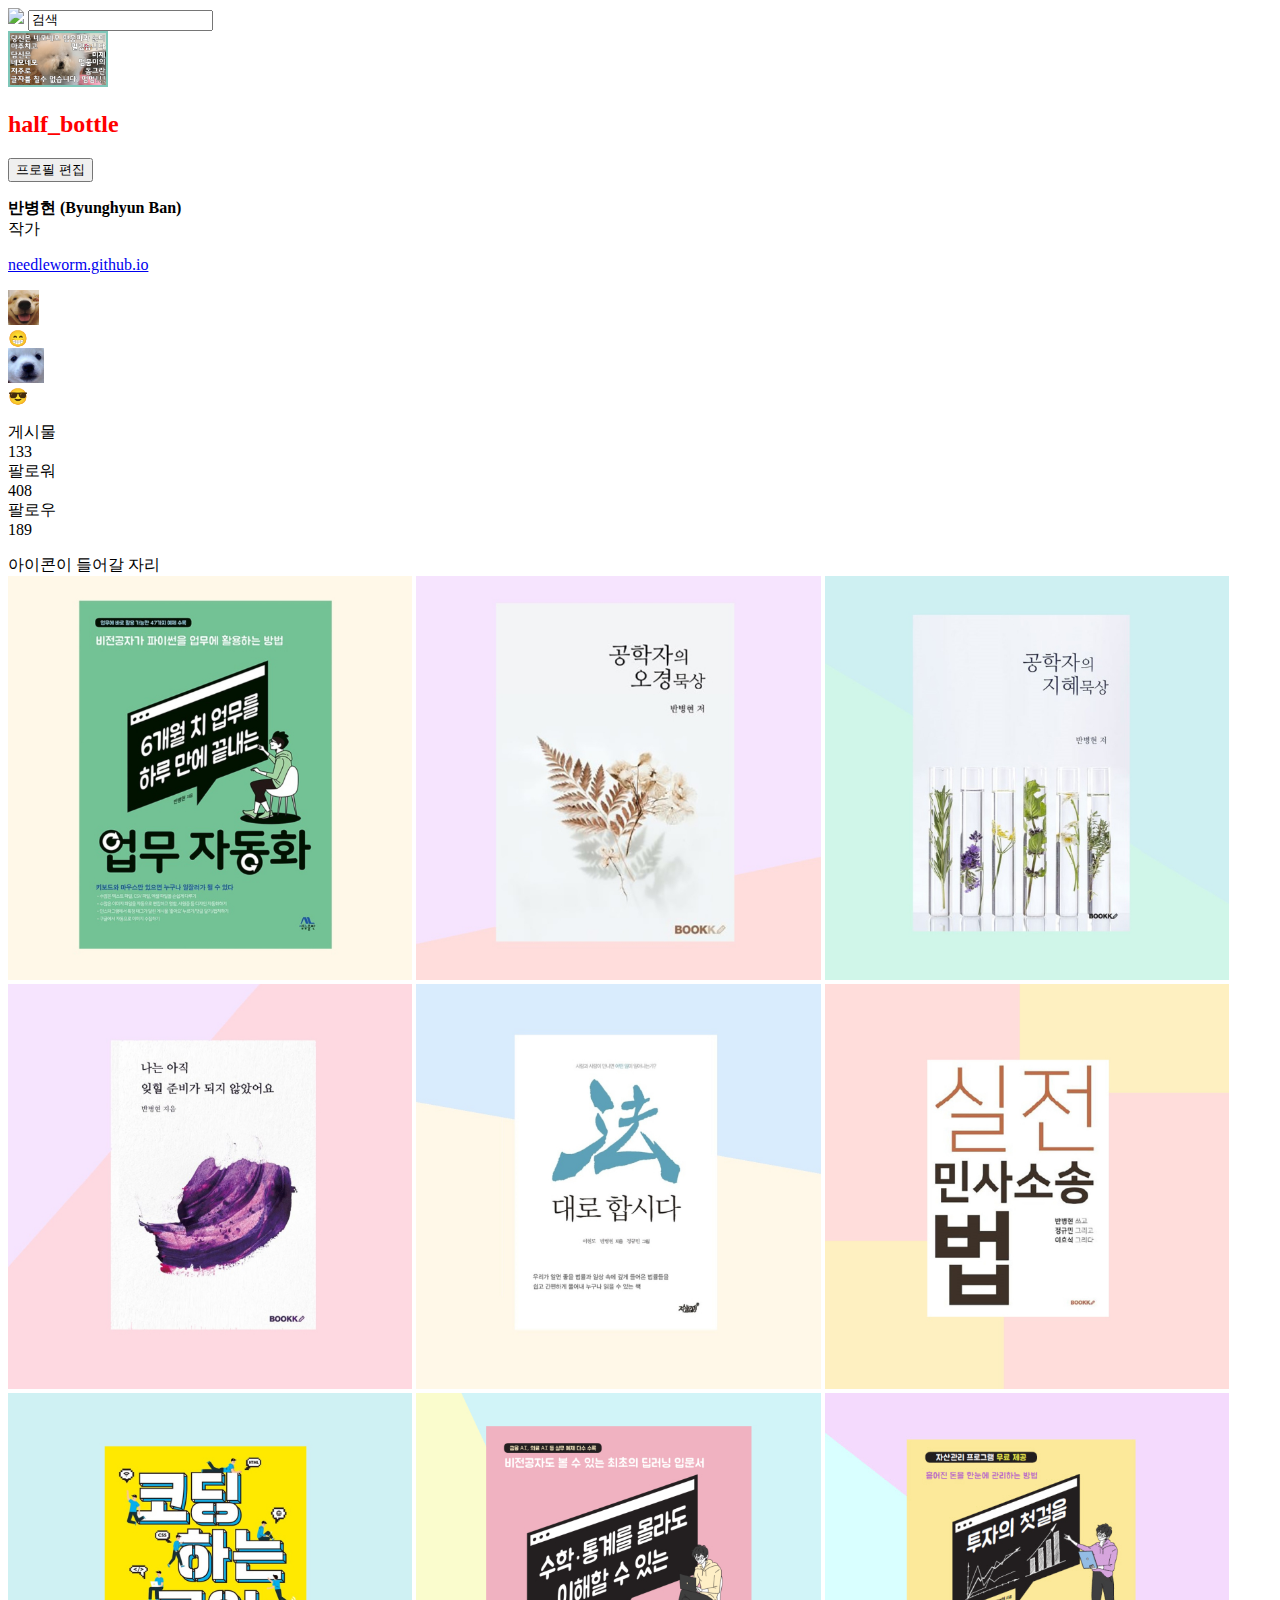
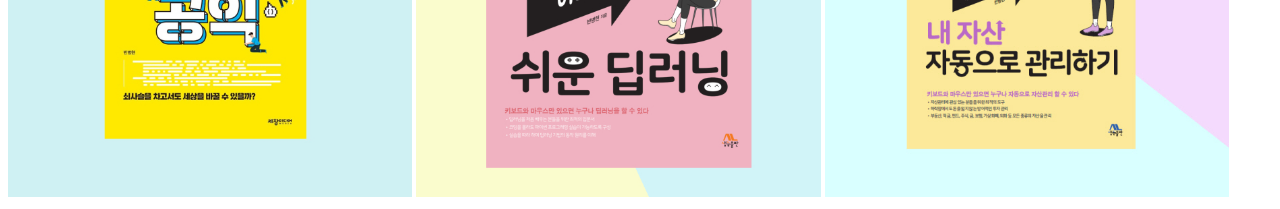
==== index.html @ 8609a15a "first commit" ====
<!DOCTYPE html>
<html lang="en">
<head></head>
<body>
    <style>
        h2{
            color:red;
        }
        .highilght{
            border:solid;
        }
        #profile{
            border:solid;
            border-color:blue;
        }
    </style>
    <div>
        <div>
        <img src="https://www.instagram.com/static/images/web/mobile_nav_type_logo.png/735145cfe0a4.png"/>
        <input value="검색"/>
        </div>
    </div>

    <div>
        <img src="./meommummi.jpg" width="100px"/>

        <div>
            <h2>half_bottle</h2>
            <button>프로필 편집</button>
        </div>
    </div>

    <div>
    <p>
        <strong>반병현 (Byunghyun Ban)</strong></br>
        작가
        </p>
    </div>

    <div>
    <p>
        <a href="http://needleworm.gihub.io">
            needleworm.github.io
        </a>
    </p>
    </div>

    <div>
        <div>
            <div>
                <img src="./h1.jpg" height="35px"/>
            </div>
            <div>
                😁
            </div>
        </div>
        <div>
            <div>
            <img src="./h2.jpg" height="35px"/>
            </div>
            <div>
                😎
            </div>
        </div>
    </div>

    <div>
        <p>
        <div>
            게시물<br/>
            133
        </div>
        <div>
            팔로워<br/>
            408
        </div>
        <div>
            팔로우<br/>
            189
        </div>
        </p>
    </div>

    <div>아이콘이 들어갈 자리</div>
    <div>
        <img src="./thumbnails/1.jpg" width="32%"/>
        <img src="./thumbnails/2.jpg" width="32%"/>
        <img src="./thumbnails/3.jpg" width="32%"/>
        <img src="./thumbnails/4.jpg" width="32%"/>
        <img src="./thumbnails/5.jpg" width="32%"/>
        <img src="./thumbnails/6.jpg" width="32%"/>
        <img src="./thumbnails/7.jpg" width="32%"/>
        <img src="./thumbnails/8.jpg" width="32%"/>
        <img src="./thumbnails/9.jpg" width="32%"/>
    </div>

</body>
</html>
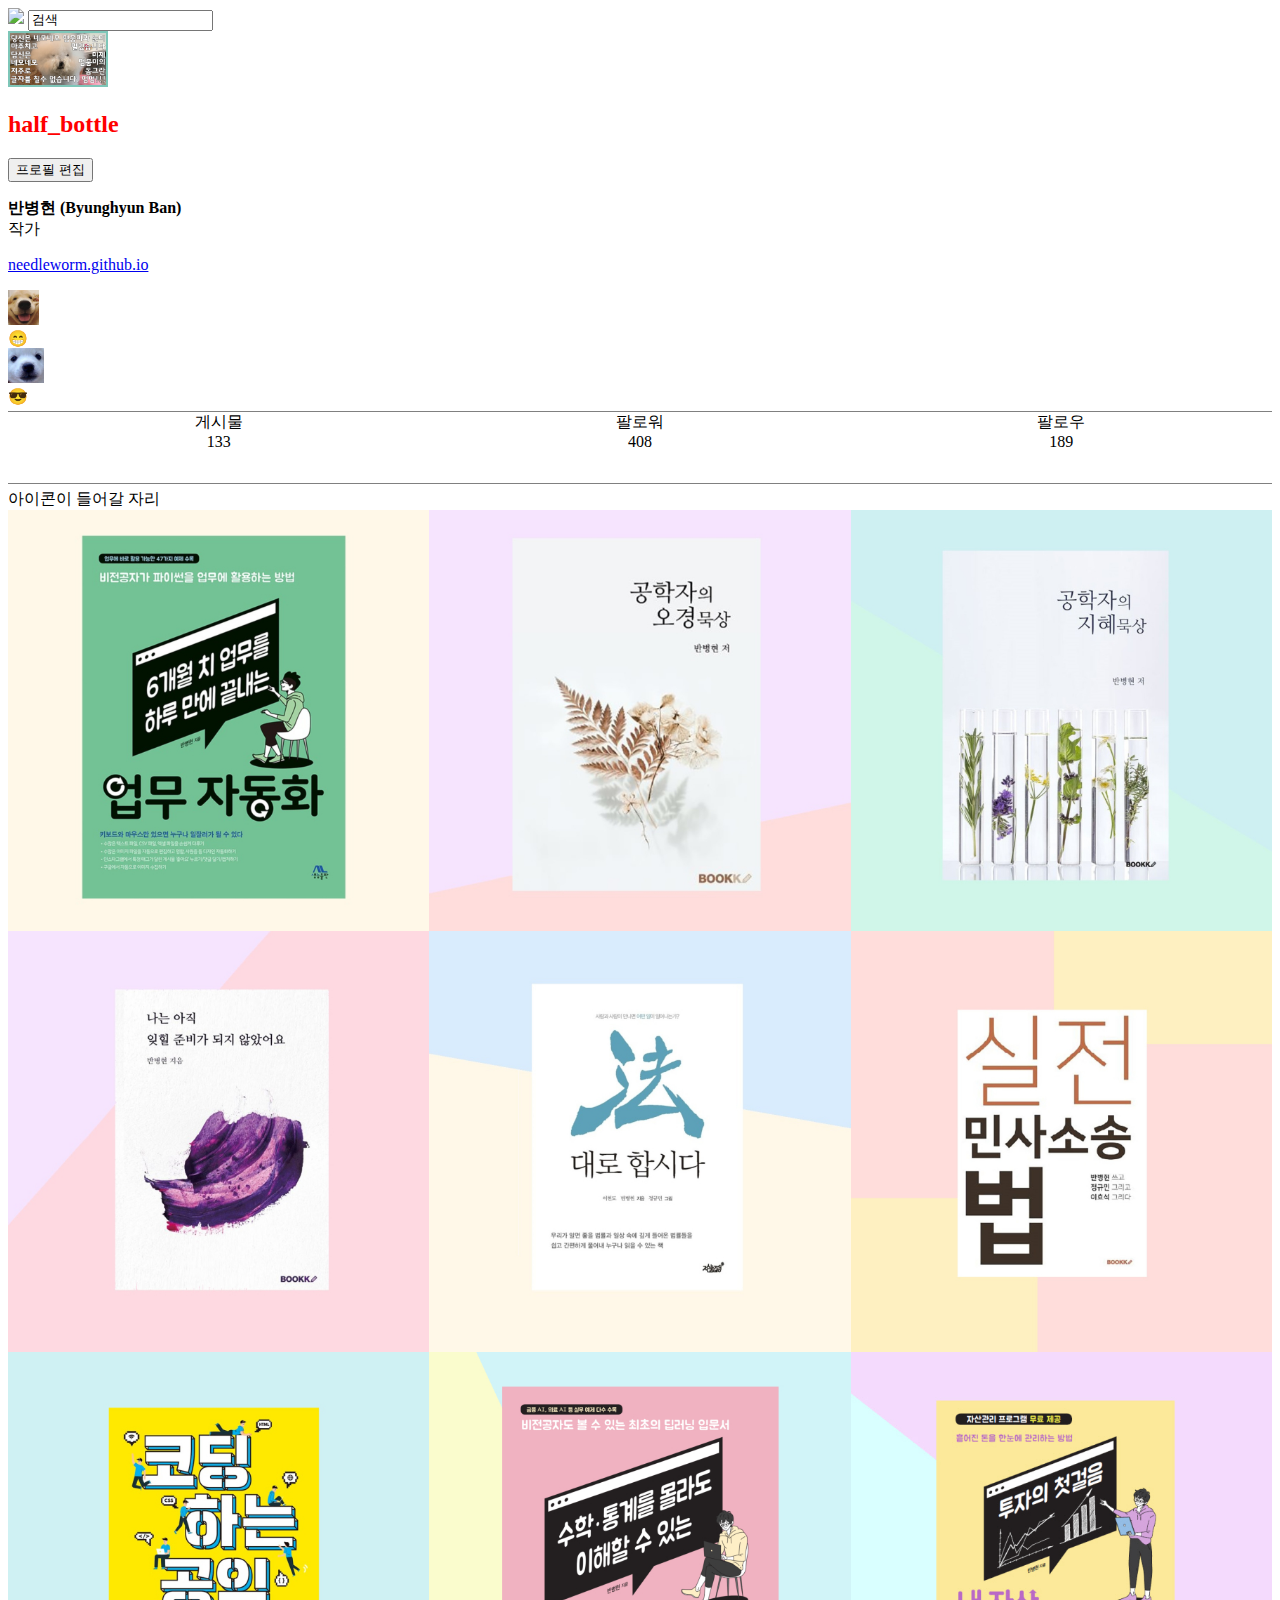
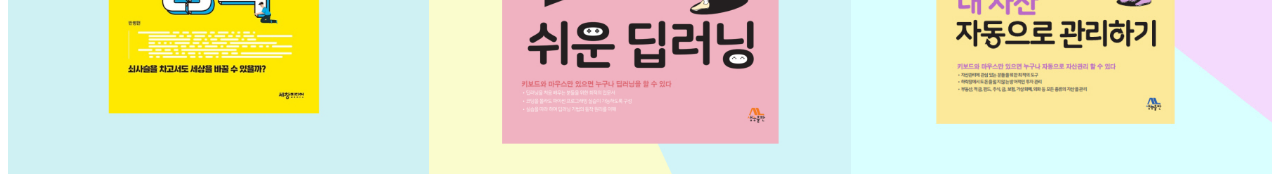
==== commit 6833d644: "221109 reset" ====
--- a/index.html
+++ b/index.html
@@ -1,19 +1,9 @@
 <!DOCTYPE html>
 <html lang="en">
-<head></head>
+<head>
+    <link href="221109.css" rel="stylesheet">
+</head>
 <body>
-    <style>
-        h2{
-            color:red;
-        }
-        .highilght{
-            border:solid;
-        }
-        #profile{
-            border:solid;
-            border-color:blue;
-        }
-    </style>
     <div>
         <div>
         <img src="https://www.instagram.com/static/images/web/mobile_nav_type_logo.png/735145cfe0a4.png"/>
@@ -31,18 +21,18 @@
     </div>
 
     <div>
-    <p>
-        <strong>반병현 (Byunghyun Ban)</strong></br>
-        작가
+        <p>
+            <strong>반병현 (Byunghyun Ban)</strong></br>
+            작가
         </p>
     </div>
 
     <div>
-    <p>
-        <a href="http://needleworm.gihub.io">
-            needleworm.github.io
-        </a>
-    </p>
+        <p>
+            <a href="http://needleworm.gihub.io">
+                needleworm.github.io
+            </a>
+        </p>
     </div>
 
     <div>
@@ -64,17 +54,16 @@
         </div>
     </div>
 
-    <div>
-        <p>
-        <div>
+    <div id="stat_bar">
+        <div class="stat">
             게시물<br/>
             133
         </div>
-        <div>
+        <div class="stat">
             팔로워<br/>
             408
         </div>
-        <div>
+        <div class="stat">
             팔로우<br/>
             189
         </div>
@@ -83,16 +72,21 @@
 
     <div>아이콘이 들어갈 자리</div>
     <div>
-        <img src="./thumbnails/1.jpg" width="32%"/>
-        <img src="./thumbnails/2.jpg" width="32%"/>
-        <img src="./thumbnails/3.jpg" width="32%"/>
-        <img src="./thumbnails/4.jpg" width="32%"/>
-        <img src="./thumbnails/5.jpg" width="32%"/>
-        <img src="./thumbnails/6.jpg" width="32%"/>
-        <img src="./thumbnails/7.jpg" width="32%"/>
-        <img src="./thumbnails/8.jpg" width="32%"/>
-        <img src="./thumbnails/9.jpg" width="32%"/>
+        <div class="thumbnail_grid">
+            <img src="./thumbnails/1.jpg" class="thumbnail"/>
+            <img src="./thumbnails/2.jpg" class="thumbnail"/>
+            <img src="./thumbnails/3.jpg" class="thumbnail"/>
+        </div>
+        <div class="thumbnail_grid">
+            <img src="./thumbnails/4.jpg" class="thumbnail"/>
+            <img src="./thumbnails/5.jpg" class="thumbnail"/>
+            <img src="./thumbnails/6.jpg" class="thumbnail"/>
+        </div>
+        <div class="thumbnail_grid">
+            <img src="./thumbnails/7.jpg" class="thumbnail"/>
+            <img src="./thumbnails/8.jpg" class="thumbnail"/>
+            <img src="./thumbnails/9.jpg" class="thumbnail"/>
+        </div>
     </div>
-
 </body>
 </html>
--- a/221109.css
+++ b/221109.css
@@ -0,0 +1,34 @@
+h2{
+    color:red;
+}
+.highilght{
+    border:solid;
+}
+#profile{
+    border:solid;
+    border-color:blue;
+}
+
+.thumbnail_grid{
+    display:grid;
+    grid-template-columns: 1fr 1fr 1fr;
+}
+
+.thumbnail{
+    width:100%;
+}
+
+#stat_bar{
+    display:grid;
+    grid-template-columns: 1fr 1fr 1fr;
+
+    border-top: 1px solid gray;
+    border-bottom: 1px solid gray;
+
+    margin-bottom:5px;
+    margin-top:5px;
+}
+
+.stat{
+    text-align:center;
+}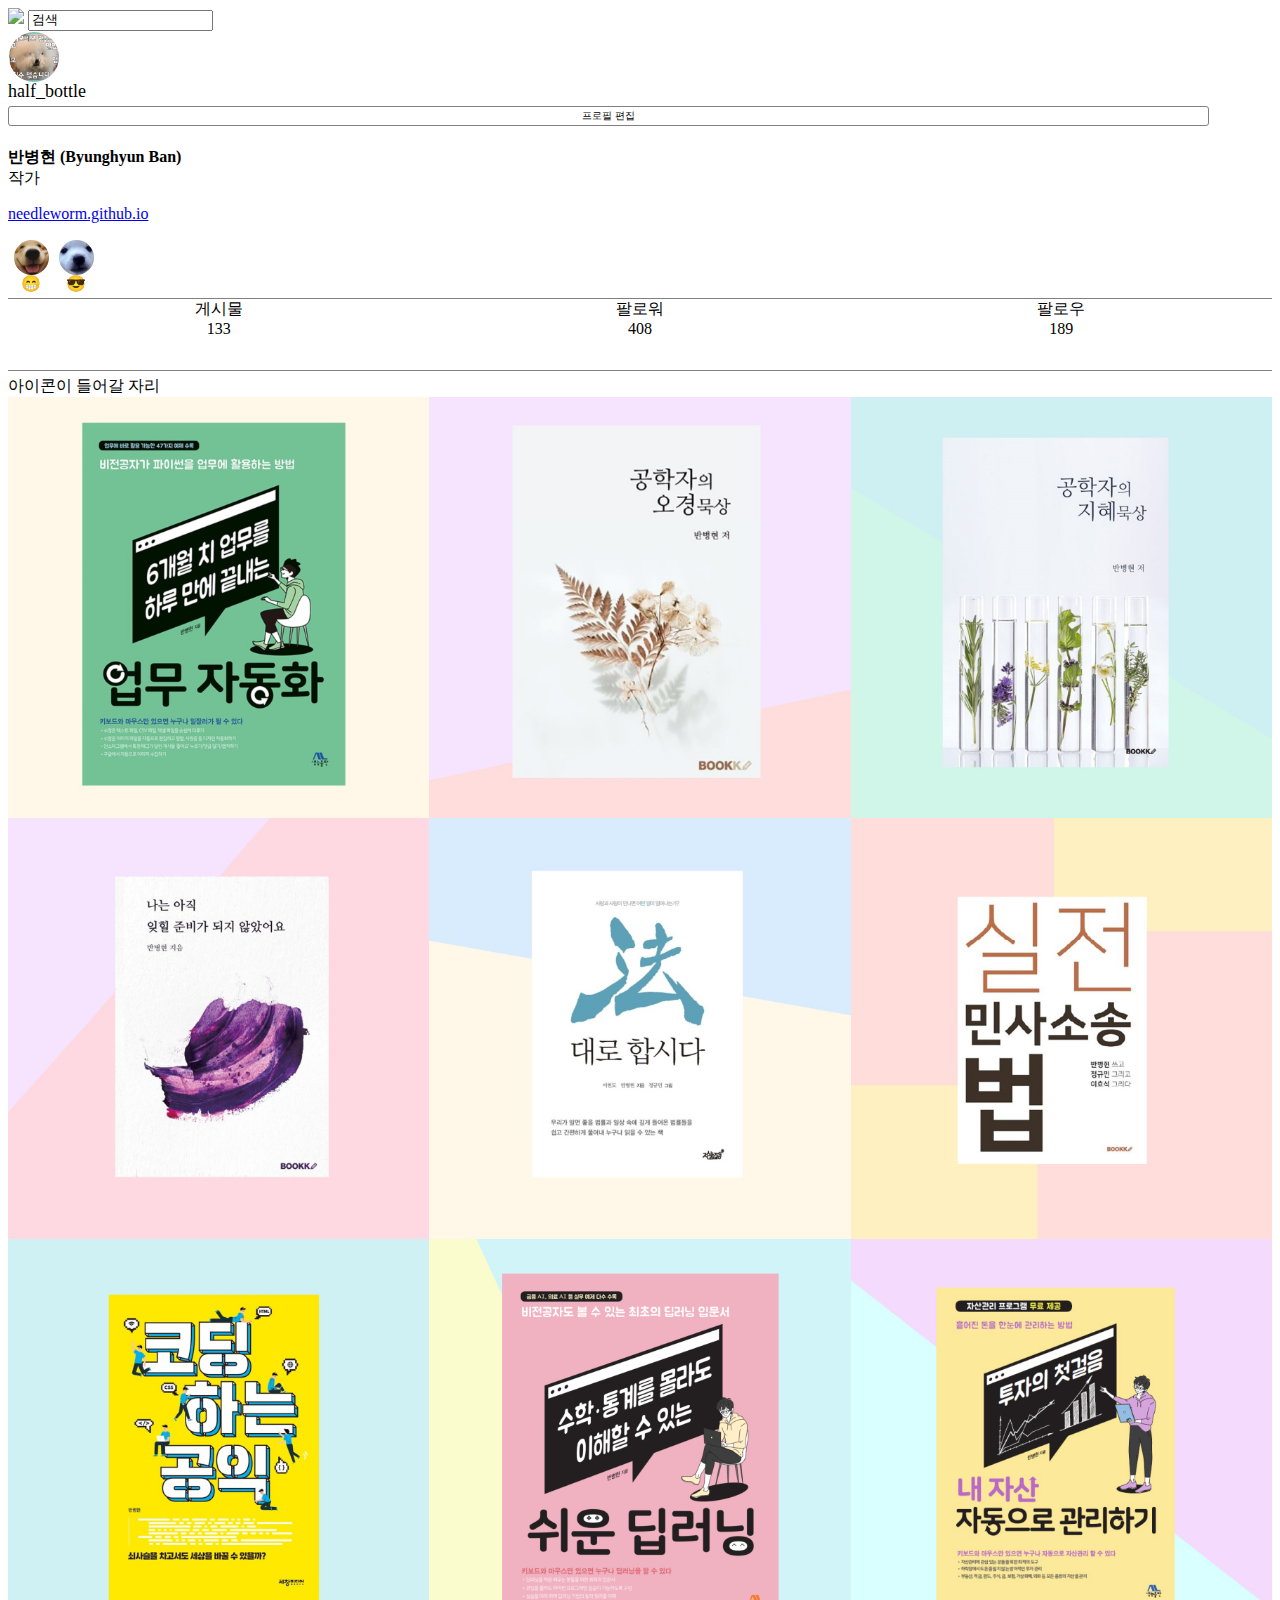
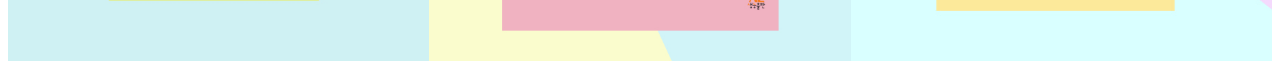
==== commit 5c9438ae: "221109 reset" ====
--- a/index.html
+++ b/index.html
@@ -11,11 +11,14 @@
         </div>
     </div>
 
-    <div>
-        <img src="./meommummi.jpg" width="100px"/>
-
-        <div>
-            <h2>half_bottle</h2>
+    <div id="profile">
+        <div id="profile_pic">
+            <img src="./meommummi.jpg" class="circle_pic"/>
+        </div>
+        <div id="profile_info">
+            <div id="id">
+                half_bottle
+            </div>
             <button>프로필 편집</button>
         </div>
     </div>
@@ -35,25 +38,21 @@
         </p>
     </div>
 
-    <div>
-        <div>
-            <div>
-                <img src="./h1.jpg" height="35px"/>
+    <div id="highlight_area">
+        <div class="highlight">
+            <div class="highlight_pic">
+                <img class="circle_pic" src="./h1.jpg"/>
             </div>
-            <div>
-                😁
+            <div>😁</div>
+        </div>
+        <div class="highlight">
+            <div class="highlight_pic">
+                <img src="./h2.jpg" class="circle_pic"/>
             </div>
-        </div>
-        <div>
-            <div>
-            <img src="./h2.jpg" height="35px"/>
-            </div>
-            <div>
-                😎
-            </div>
+            <div>😎</div>
         </div>
     </div>
-
+    <div></div>
     <div id="stat_bar">
         <div class="stat">
             게시물<br/>
@@ -64,7 +63,7 @@
             408
         </div>
         <div class="stat">
-            팔로우<br/>
+            팔로우</br>
             189
         </div>
         </p>
--- a/221109.css
+++ b/221109.css
@@ -1,14 +1,28 @@
-h2{
-    color:red;
-}
-.highilght{
-    border:solid;
-}
+
 #profile{
-    border:solid;
-    border-color:blue;
+    display: grid;
+    grid-template-rows: 1fr 1fr;
 }
 
+#profile_info{
+    display: grid;
+    grid-template-rows: 1fr 1fr;
+}
+
+#id{
+    font-size: 18px;
+    font-weight: 100;
+}
+
+button{
+    height: 80%;
+    width: 95%;
+
+    font-size:10px;
+    background-color:  white;
+    border: solid gray 1px;
+    border-radius: 3px;
+}
 .thumbnail_grid{
     display:grid;
     grid-template-columns: 1fr 1fr 1fr;
@@ -31,4 +45,36 @@
 
 .stat{
     text-align:center;
-}+}
+
+.circle_pic{
+    width: 100%;
+    height: 100%;
+    object-fit: cover;
+    border: solid white 1px;
+    border-radius: 50%;
+}
+
+#profile_pic{
+    width: 50px;
+    height: 50px;
+}
+
+.highlight_pic{
+    width: 35px;
+    height: 35px;
+
+    margin-left: auto;
+    margin-right: auto;
+}
+
+#highlight_area{
+    display:grid;
+    grid-template-columns: 45px 45px 1fr;
+}
+
+.highlight{
+    text-align: center;
+}
+
+
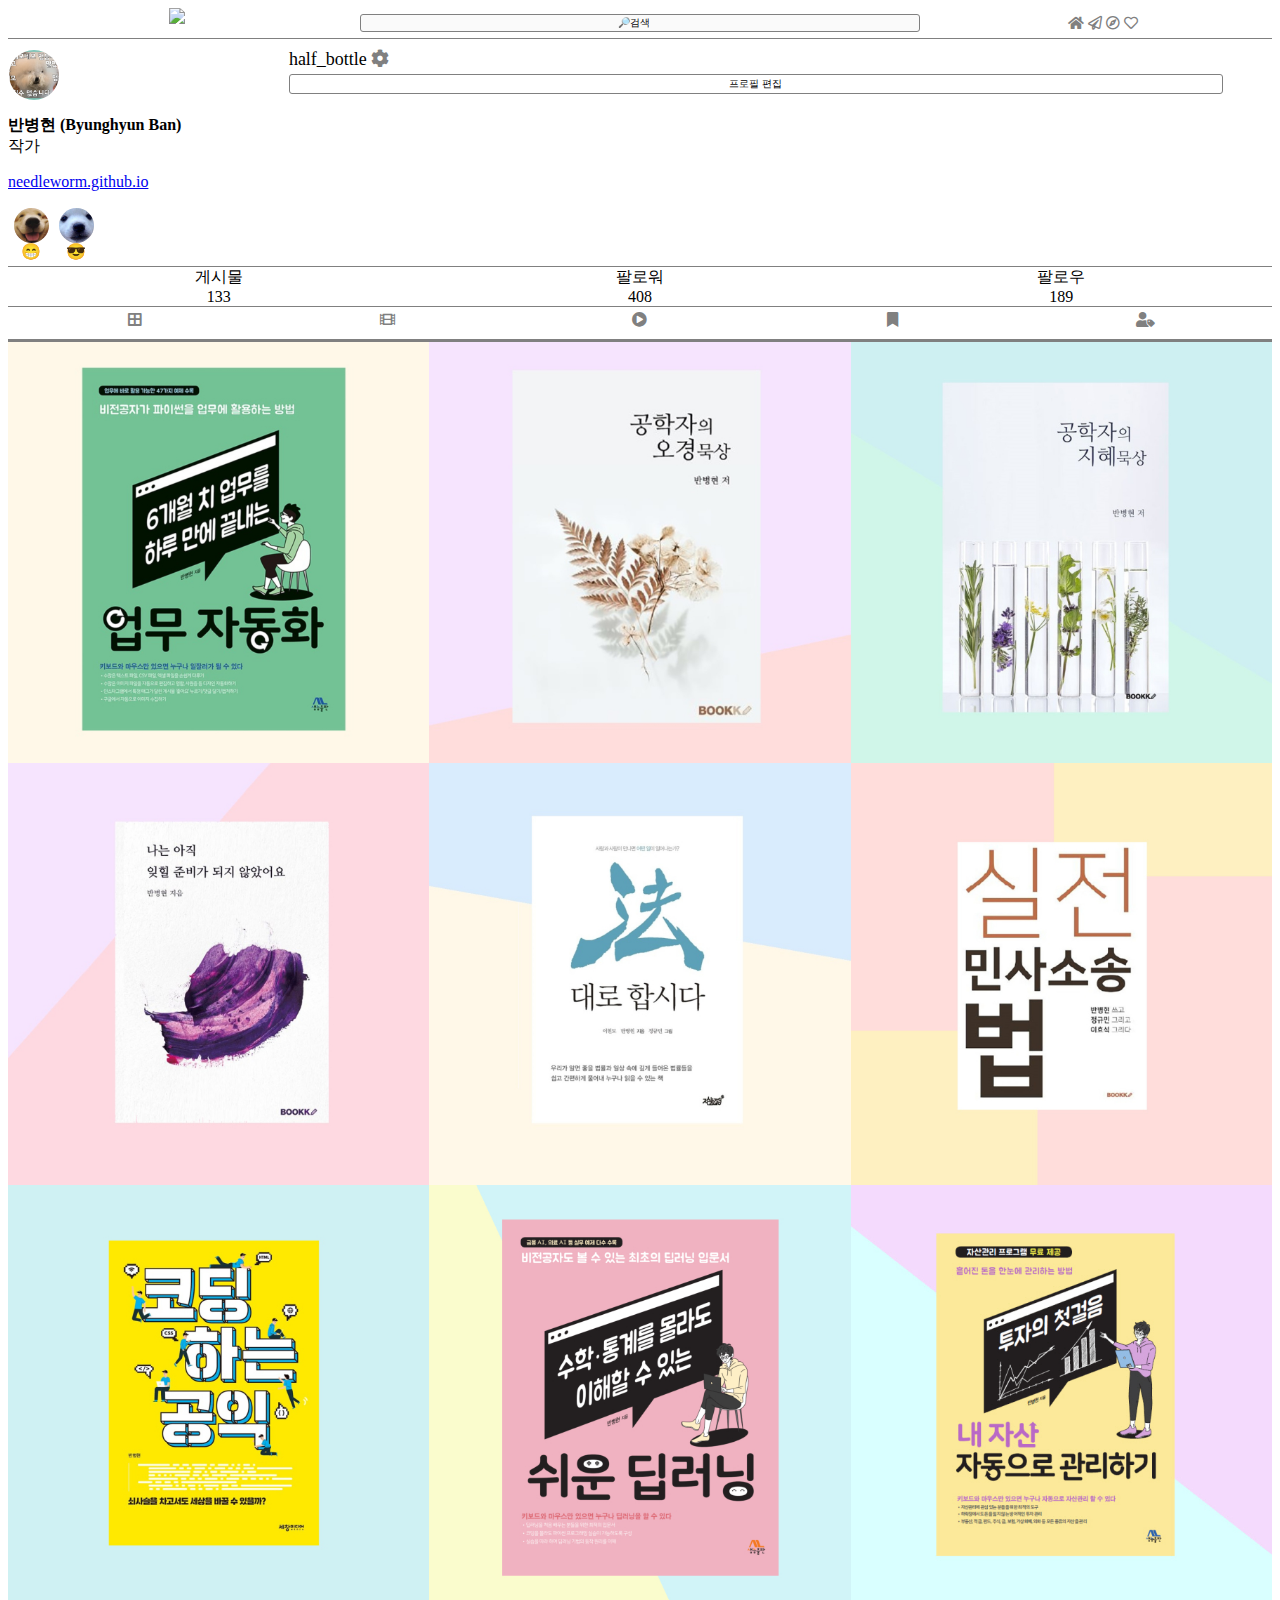
==== commit 8ea2886c: "221110 reset" ====
--- a/index.html
+++ b/index.html
@@ -2,12 +2,17 @@
 <html lang="en">
 <head>
     <link href="221109.css" rel="stylesheet">
+    <link href="https://pro.fontawesome.com/releases/v5.10.0/css/all.css" rel="stylesheet"/>
 </head>
 <body>
-    <div>
+    <div id="top">
+        <img src="https://www.instagram.com/static/images/web/mobile_nav_type_logo.png/735145cfe0a4.png"/>
+        <input type="search" value="🔎검색"/>
         <div>
-        <img src="https://www.instagram.com/static/images/web/mobile_nav_type_logo.png/735145cfe0a4.png"/>
-        <input value="검색"/>
+            <i class="fas fa-home"></i>
+            <i class="far fa-paper-plane"></i>
+            <i class="far fa-compass"></i>
+            <i class="far fa-heart"></i>
         </div>
     </div>
 
@@ -18,6 +23,7 @@
         <div id="profile_info">
             <div id="id">
                 half_bottle
+                <i class="fas fa-cog"></i>
             </div>
             <button>프로필 편집</button>
         </div>
@@ -66,10 +72,26 @@
             팔로우</br>
             189
         </div>
-        </p>
     </div>
 
-    <div>아이콘이 들어갈 자리</div>
+    <div id="sub_icons">
+            <div class="selected">
+                <i class="fas fa-border-all"></i>
+            </div>
+            <div class="selected">
+                <i class="fas fa-film"></i>
+            </div>
+            <div class="selected">
+                <i class="fas fa-play-circle"></i>
+            </div>
+            <div class="selected">
+                <i class="fas fa-bookmark"></i>
+            </div>
+            <div class="selected">
+                <i class="fas fa-user-tag"></i>
+            </div>
+    </div>
+
     <div>
         <div class="thumbnail_grid">
             <img src="./thumbnails/1.jpg" class="thumbnail"/>
--- a/221109.css
+++ b/221109.css
@@ -1,18 +1,68 @@
+#top{
+    display:grid;
+    grid-template-columns: 4fr 7fr 4fr;
+    height: 30px;
 
+    border-bottom: solid gray 0.1px;
+    margin-bottom: 10px;
+}
+
+#top img{
+    margin-left: auto;
+    margin-right: auto;
+
+    height: 100%;
+    object-fit: contain;
+}
+
+#top input{
+    height: 60%;
+    width: 95%;
+
+    margin-left: auto;
+    margin-right: auto;
+    margin-top: auto;
+    margin-bottom: auto;
+
+    text-align: center;
+    background-color: rgb(250, 250, 250);
+
+    border: solid gray 1px;
+    border-radius: 3px;
+
+    font-size: 10px;
+    font-weight: 100;
+}
+
+i{
+    color: gray;
+}
+
+#top i{
+    font-size: 14px;
+}
+
+#top div{
+    text-align: center;
+    padding-top: 6px;
+}
 #profile{
     display: grid;
-    grid-template-rows: 1fr 1fr;
+    grid-template-columns: 1fr 3.5fr;
 }
 
 #profile_info{
     display: grid;
     grid-template-rows: 1fr 1fr;
+
+    height: 50px;
 }
 
 #id{
     font-size: 18px;
     font-weight: 100;
 }
+
 
 button{
     height: 80%;
@@ -22,6 +72,20 @@
     background-color:  white;
     border: solid gray 1px;
     border-radius: 3px;
+}
+
+#sub_icons{
+    display: grid;
+    grid-template-columns: 1fr 1fr 1fr 1fr 1fr;
+
+    text-align: center;
+    font-size: 15px;
+
+    height: 30px;
+}
+
+.selected{
+    border-bottom: solid gray 3px;
 }
 .thumbnail_grid{
     display:grid;
@@ -36,8 +100,8 @@
     display:grid;
     grid-template-columns: 1fr 1fr 1fr;
 
-    border-top: 1px solid gray;
-    border-bottom: 1px solid gray;
+    border-top: 0.1px solid gray;
+    border-bottom: 0.1px solid gray;
 
     margin-bottom:5px;
     margin-top:5px;
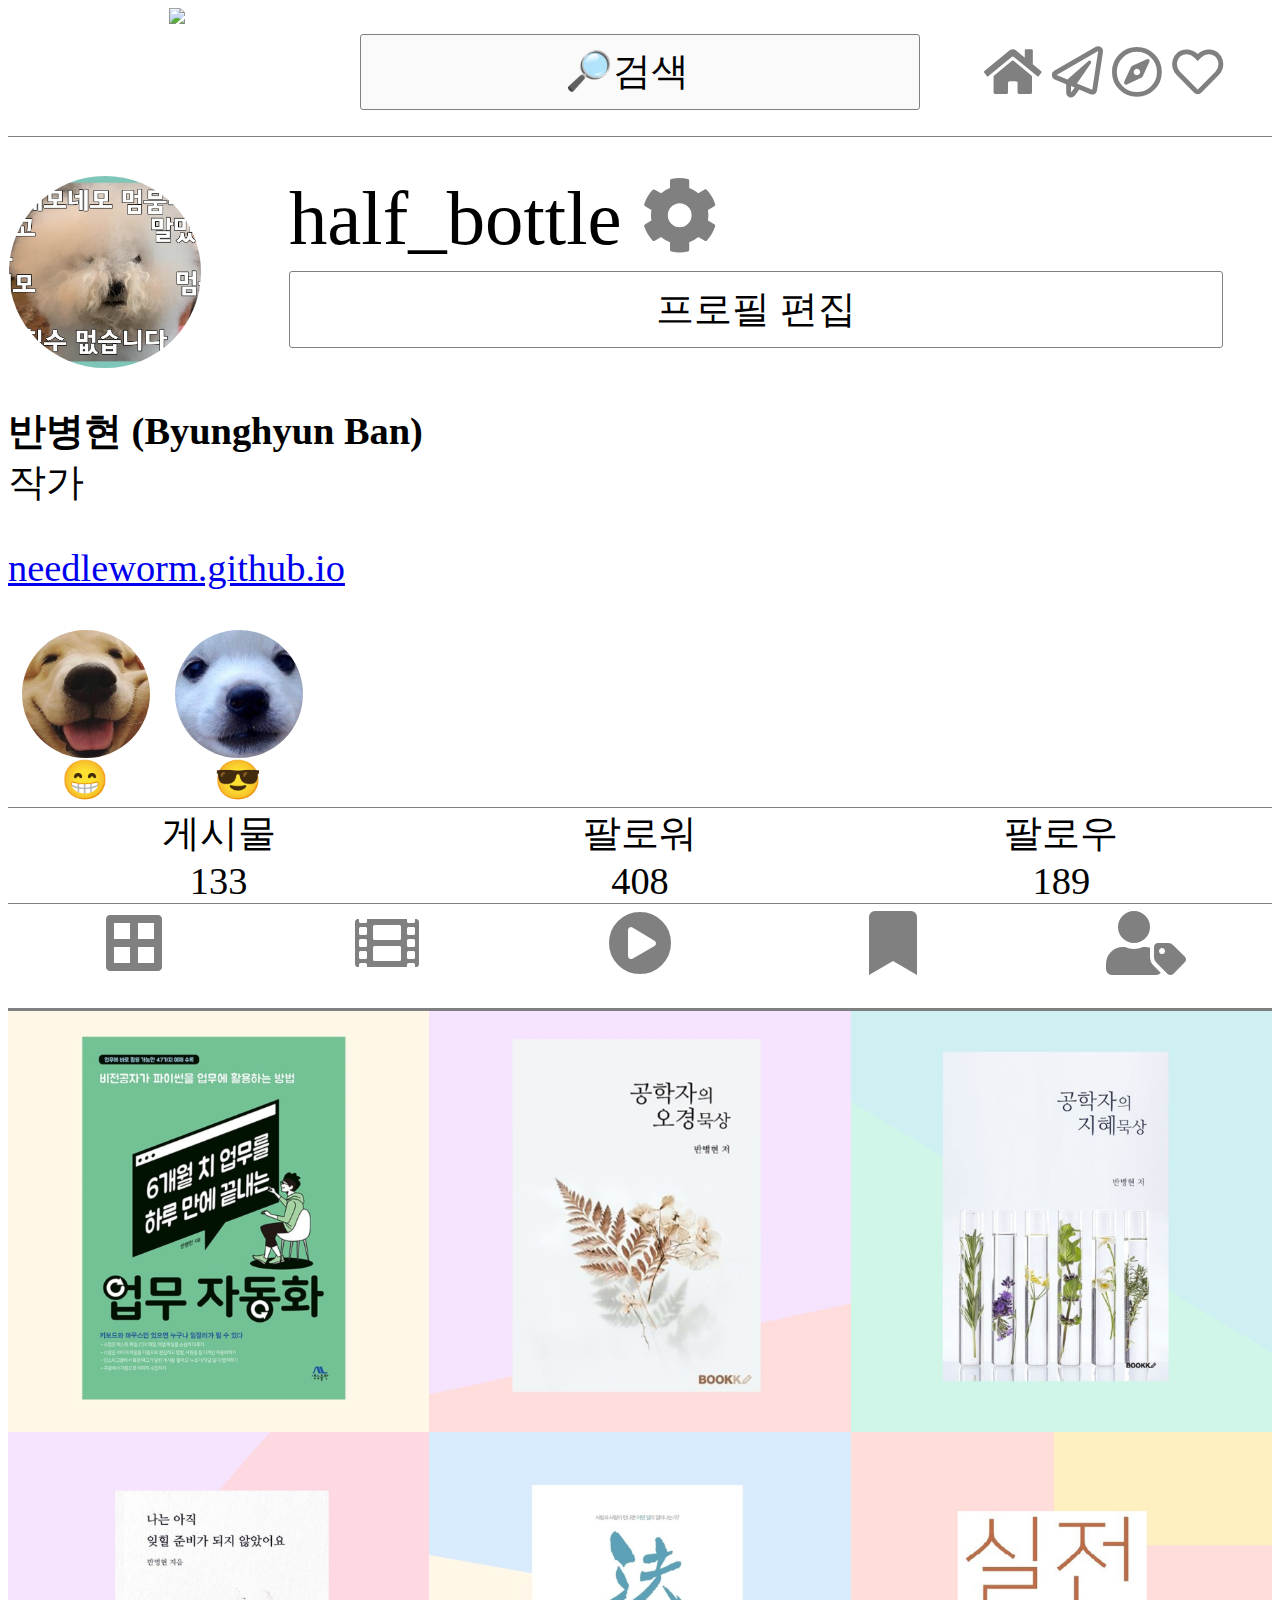
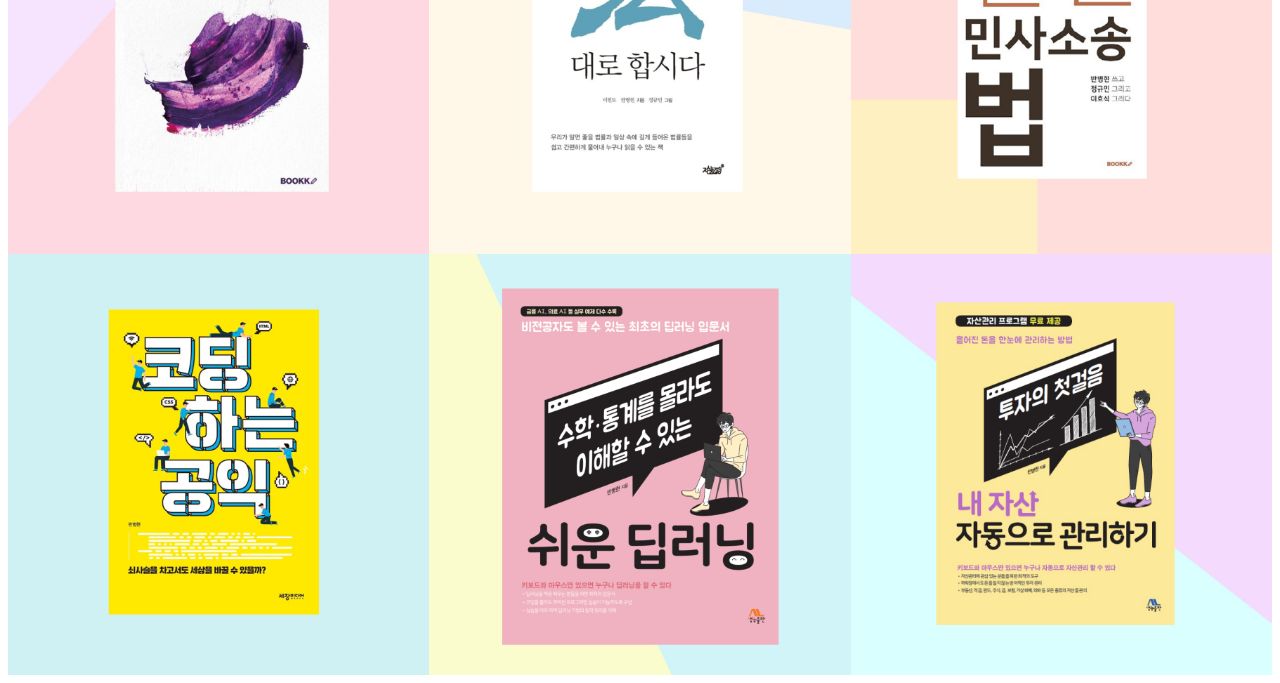
==== commit bd2a57a7: "221114 reset" ====
--- a/index.html
+++ b/index.html
@@ -3,8 +3,13 @@
 <head>
     <link href="221109.css" rel="stylesheet">
     <link href="https://pro.fontawesome.com/releases/v5.10.0/css/all.css" rel="stylesheet"/>
+    <script src="script.js"></script>
+
 </head>
 <body>
+    <script>
+        console.log("test")
+    </script>
     <div id="top">
         <img src="https://www.instagram.com/static/images/web/mobile_nav_type_logo.png/735145cfe0a4.png"/>
         <input type="search" value="🔎검색"/>
@@ -22,7 +27,7 @@
         </div>
         <div id="profile_info">
             <div id="id">
-                half_bottle
+                <span>half_bottle</span>
                 <i class="fas fa-cog"></i>
             </div>
             <button>프로필 편집</button>
@@ -31,14 +36,11 @@
 
     <div>
         <p>
-            <strong>반병현 (Byunghyun Ban)</strong></br>
-            작가
+            <strong id="userInfo">반병현 (Byunghyun Ban)</strong></br>
+            <span id="summary">작가</span>
         </p>
-    </div>
-
-    <div>
-        <p>
-            <a href="http://needleworm.gihub.io">
+        <p id="profileDetail">
+            <a href="http://needleworm.github.io">
                 needleworm.github.io
             </a>
         </p>
--- a/221109.css
+++ b/221109.css
@@ -1,10 +1,11 @@
 #top{
     display:grid;
     grid-template-columns: 4fr 7fr 4fr;
-    height: 30px;
+    height: 10vw;
+    min-height: 10vw;
 
     border-bottom: solid gray 0.1px;
-    margin-bottom: 10px;
+    margin-bottom: 3vw;
 }
 
 #top img{
@@ -30,7 +31,7 @@
     border: solid gray 1px;
     border-radius: 3px;
 
-    font-size: 10px;
+    font-size: 3vw;
     font-weight: 100;
 }
 
@@ -39,12 +40,12 @@
 }
 
 #top i{
-    font-size: 14px;
+    font-size: 4vw;
 }
 
 #top div{
     text-align: center;
-    padding-top: 6px;
+    padding-top: 3vw;
 }
 #profile{
     display: grid;
@@ -55,11 +56,11 @@
     display: grid;
     grid-template-rows: 1fr 1fr;
 
-    height: 50px;
+    height: 15vw;
 }
 
 #id{
-    font-size: 18px;
+    font-size: 6vw;
     font-weight: 100;
 }
 
@@ -68,7 +69,7 @@
     height: 80%;
     width: 95%;
 
-    font-size:10px;
+    font-size:3vw;
     background-color:  white;
     border: solid gray 1px;
     border-radius: 3px;
@@ -79,9 +80,9 @@
     grid-template-columns: 1fr 1fr 1fr 1fr 1fr;
 
     text-align: center;
-    font-size: 15px;
+    font-size: 5vw;
 
-    height: 30px;
+    height: 8vw;
 }
 
 .selected{
@@ -120,13 +121,13 @@
 }
 
 #profile_pic{
-    width: 50px;
-    height: 50px;
+    width: 15vw;
+    height: 15vw;
 }
 
 .highlight_pic{
-    width: 35px;
-    height: 35px;
+    width: 10vw;
+    height: 10vw;
 
     margin-left: auto;
     margin-right: auto;
@@ -134,11 +135,13 @@
 
 #highlight_area{
     display:grid;
-    grid-template-columns: 45px 45px 1fr;
+    grid-template-columns: 12vw 12vw 1fr;
 }
 
 .highlight{
     text-align: center;
 }
 
-
+body{
+    font-size: 3vw;
+}
